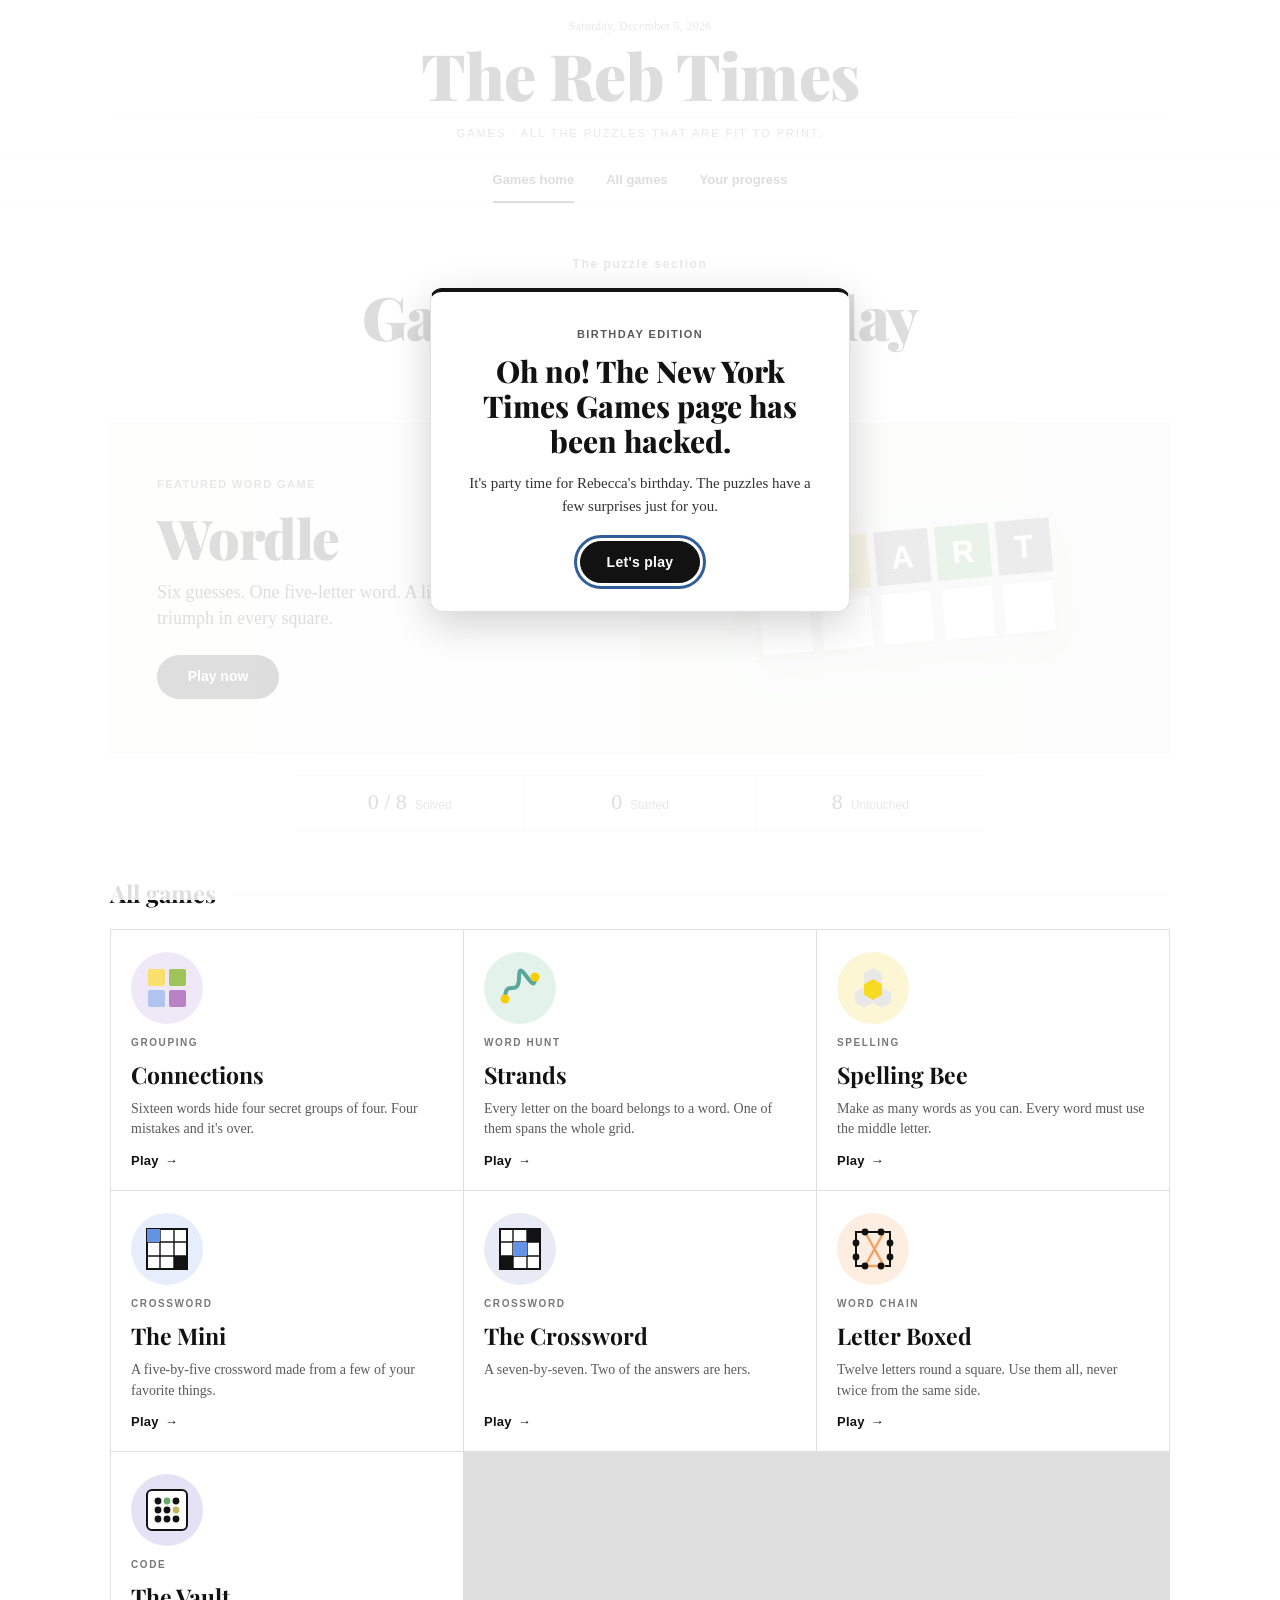
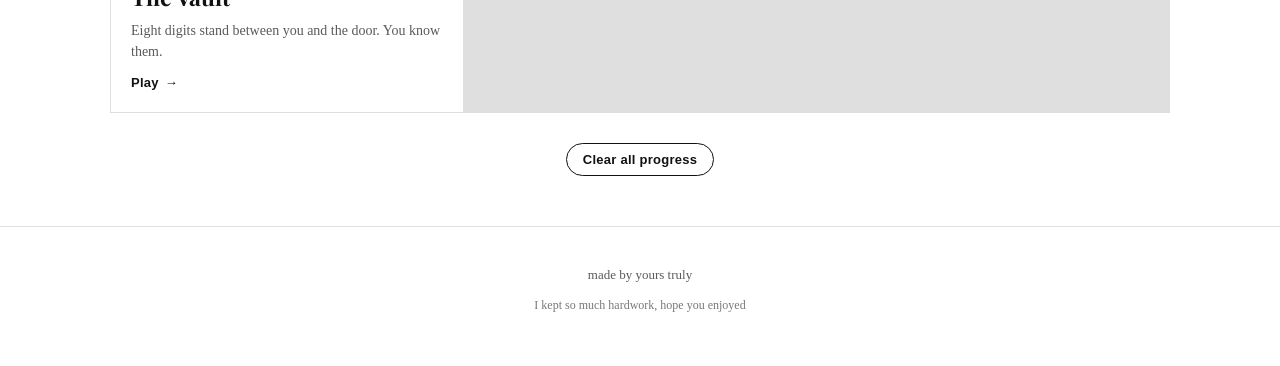
==== index.html @ 07f08562 "Initial birthday games site" ====
<!doctype html>
<html lang="en">
<head>
<meta charset="utf-8">
<meta name="viewport" content="width=device-width,initial-scale=1,viewport-fit=cover">
<title>Games | The Reb Times</title>
<link rel="icon" href="data:image/svg+xml,%3Csvg%20xmlns%3D%22http%3A%2F%2Fwww.w3.org%2F2000%2Fsvg%22%20viewBox%3D%220%200%2032%2032%22%3E%3Crect%20width%3D%2232%22%20height%3D%2232%22%20rx%3D%226%22%20fill%3D%22%23121212%22%2F%3E%3Crect%20x%3D%226%22%20y%3D%226%22%20width%3D%229%22%20height%3D%229%22%20fill%3D%22%236aaa64%22%2F%3E%3Crect%20x%3D%2217%22%20y%3D%226%22%20width%3D%229%22%20height%3D%229%22%20fill%3D%22%23f7da21%22%2F%3E%3Crect%20x%3D%226%22%20y%3D%2217%22%20width%3D%229%22%20height%3D%229%22%20fill%3D%22%23b0c4ef%22%2F%3E%3Crect%20x%3D%2217%22%20y%3D%2217%22%20width%3D%229%22%20height%3D%229%22%20fill%3D%22%23e8a0b8%22%2F%3E%3C%2Fsvg%3E">
<meta name="description" content="Ten original word and logic games, made for one very special person.">
<link rel="preconnect" href="https://fonts.googleapis.com">
<link rel="preconnect" href="https://fonts.gstatic.com" crossorigin>
<link href="https://fonts.googleapis.com/css2?family=Playfair+Display:wght@700;900&display=swap" rel="stylesheet">
<link rel="stylesheet" href="assets/css/base.css">
<style>
  .edition-nav{display:flex;align-items:center;justify-content:center;gap:32px;border-bottom:1px solid var(--rule);min-height:48px}
  .edition-nav a{font-size:13px;font-weight:700;color:var(--ink);text-decoration:none;padding:14px 0 12px;border-bottom:2px solid transparent}
  .edition-nav a:first-child{border-color:var(--ink)}
  .edition-nav a:hover{border-color:var(--ink)}
  .hero{text-align:center;padding:52px 0 32px}
  .hero-kicker{font-size:12px;font-weight:700;letter-spacing:.13em;margin:0 0 12px;color:var(--gray)}
  .hero h1{font-family:var(--serif);font-size:clamp(37px,6vw,60px);font-weight:900;margin:0;line-height:1.04;letter-spacing:-.025em}
  .hero .lede{font-size:17px;margin-top:18px;max-width:590px}
  .feature{display:grid;grid-template-columns:1fr 1fr;min-height:330px;border:1px solid var(--rule);background:#f8f7f4;text-decoration:none;color:var(--ink);overflow:hidden}
  .feature-copy{padding:42px 46px;display:flex;flex-direction:column;align-items:flex-start;justify-content:center}
  .feature-label{font-size:11px;font-weight:700;letter-spacing:.13em;text-transform:uppercase;color:var(--gray);margin:0 0 18px}
  .feature h2{font:900 clamp(35px,5vw,55px)/1 var(--serif);letter-spacing:-.02em;margin:0 0 14px}
  .feature p:not(.feature-label){font-family:var(--serif-text);font-size:18px;line-height:1.45;max-width:350px;margin:0 0 24px}
  .feature-cta{display:inline-flex;align-items:center;justify-content:center;background:var(--ink);color:#fff;border-radius:999px;padding:12px 28px;font-size:14px;font-weight:700;min-width:122px}
  .feature:hover .feature-cta{background:#393939}
  .feature-art{display:flex;justify-content:center;align-items:center;background:#e5ede3;padding:28px}
  .wordle-preview{display:grid;grid-template-columns:repeat(5,54px);gap:7px;transform:rotate(-5deg);filter:drop-shadow(0 13px 18px rgba(0,0,0,.09))}
  .preview-tile{width:54px;height:54px;display:grid;place-items:center;background:#fff;border:2px solid #d3d6da;font-size:31px;font-weight:700;line-height:1}
  .preview-tile.green{background:#6aaa64;color:#fff;border-color:#6aaa64}
  .preview-tile.gold{background:#c9b458;color:#fff;border-color:#c9b458}
  .preview-tile.gray{background:#787c7e;color:#fff;border-color:#787c7e}
  .progress-strip{display:flex;align-items:center;justify-content:center;gap:0;margin:22px auto 0;border-top:1px solid var(--rule);border-bottom:1px solid var(--rule);max-width:690px}
  .progress-cell{flex:1;text-align:center;padding:15px 12px}
  .progress-cell + .progress-cell{border-left:1px solid var(--rule)}
  .progress-cell b{display:inline;font-family:var(--serif-text);font-size:22px;font-weight:400;line-height:1}
  .progress-cell span{font-size:12px;color:var(--gray);margin-left:8px}
  .section-rule{margin-top:46px}
  .section-rule h2{font-size:24px}
  .reset-row{text-align:center;margin-top:30px}
  .birthday-modal{width:min(420px,100%);border-top:4px solid var(--ink)}
  .birthday-modal .birthday-label{font-family:var(--sans);font-size:11px;font-weight:700;letter-spacing:.13em;text-transform:uppercase;color:var(--gray);margin-bottom:12px}
  .birthday-modal h2{font-size:clamp(24px,5vw,30px);line-height:1.16;margin-bottom:14px}
  .birthday-modal .btn{margin-top:10px}
  @media(max-width:700px){
    .hero{padding:36px 0 26px}
    .feature{grid-template-columns:1fr}
    .feature-copy{padding:32px 28px;order:2}
    .feature-art{min-height:215px;order:1}
    .wordle-preview{grid-template-columns:repeat(5,39px);gap:5px}
    .preview-tile{width:39px;height:39px;font-size:24px}
  }
  @media(max-width:460px){.edition-nav{gap:22px}.progress-cell{padding:12px 4px}.progress-cell b{display:block}.progress-cell span{display:block;margin:4px 0 0;font-size:11px}}
</style>
</head>
<body>

<header class="masthead">
  <div class="masthead-inner">
    <div class="masthead-date" data-meta="date">&nbsp;</div>
    <h1 class="masthead-title"><a href="index.html" data-meta="brand">The Reb Times</a></h1>
    <div class="masthead-sub">Games &middot; <span data-meta="tagline"></span></div>
  </div>
</header>

<nav class="edition-nav" aria-label="Games navigation">
  <a href="index.html" aria-current="page">Games home</a>
  <a href="#today">All games</a>
  <a href="#progress">Your progress</a>
</nav>

<main class="wrap">

  <section class="hero">
    <p class="hero-kicker">The puzzle section</p>
    <h1>Games for your Bday</h1>
    <p class="lede">Pick a game. You might recognize a few of the answers.</p>
  </section>

  <a class="feature" href="games/fiver.html" aria-label="Play Wordle">
    <div class="feature-copy">
      <p class="feature-label">Featured word game</p>
      <h2>Wordle</h2>
      <p>Six guesses. One five-letter word. A little triumph in every square.</p>
      <span class="feature-cta">Play now</span>
    </div>
    <div class="feature-art" aria-hidden="true">
      <div class="wordle-preview">
        <span class="preview-tile gray">H</span><span class="preview-tile gold">E</span><span class="preview-tile gray">A</span><span class="preview-tile green">R</span><span class="preview-tile gray">T</span>
        <span class="preview-tile"></span><span class="preview-tile"></span><span class="preview-tile"></span><span class="preview-tile"></span><span class="preview-tile"></span>
      </div>
    </div>
  </a>

  <div class="progress-strip" id="progress" aria-label="Your puzzle progress"></div>

  <div class="section-rule" id="today"><h2>All games</h2></div>

  <nav class="card-grid" id="card-grid"></nav>

  <div class="reset-row">
    <button class="btn ghost small" id="reset-all">Clear all progress</button>
  </div>

</main>

<div class="modal-backdrop" id="modal-welcome" aria-hidden="true" role="dialog" aria-modal="true" aria-labelledby="welcome-title" aria-describedby="welcome-copy">
  <div class="modal birthday-modal">
    <p class="birthday-label">Birthday edition</p>
    <h2 id="welcome-title">Oh no! The New York Times Games page has been hacked.</h2>
    <p id="welcome-copy">It's party time for Rebecca's birthday. The puzzles have a few surprises just for you.</p>
    <button class="btn" type="button" data-close>Let's play</button>
  </div>
</div>

<footer class="footer">
  <p data-meta="footerNote">made by yours truly</p>
  <p style="font-size:12px;margin-top:6px;color:var(--gray-light)">
    I kept so much hardwork, hope you enjoyed
  </p>
</footer>

<script src="data/puzzles.js"></script>
<script src="assets/js/core.js"></script>
<script>
(function () {
  "use strict";

  /* Each card's artwork is drawn inline so the page needs no image files. */
  var ART = {
    fiver: '<svg width="46" height="46" viewBox="0 0 46 46" aria-hidden="true">' +
      '<rect x="2" y="12" width="12" height="12" rx="1.5" fill="#6aaa64"/>' +
      '<rect x="17" y="12" width="12" height="12" rx="1.5" fill="#c9b458"/>' +
      '<rect x="32" y="12" width="12" height="12" rx="1.5" fill="#d3d6da"/>' +
      '<rect x="9.5" y="27" width="12" height="12" rx="1.5" fill="#d3d6da"/>' +
      '<rect x="24.5" y="27" width="12" height="12" rx="1.5" fill="#6aaa64"/></svg>',

    quartets: '<svg width="46" height="46" viewBox="0 0 46 46" aria-hidden="true">' +
      '<rect x="4" y="4" width="17" height="17" rx="2" fill="#f9df6d"/>' +
      '<rect x="25" y="4" width="17" height="17" rx="2" fill="#a0c35a"/>' +
      '<rect x="4" y="25" width="17" height="17" rx="2" fill="#b0c4ef"/>' +
      '<rect x="25" y="25" width="17" height="17" rx="2" fill="#ba81c5"/></svg>',

    threads: '<svg width="46" height="46" viewBox="0 0 46 46" aria-hidden="true">' +
      '<path d="M8 34 C8 12, 22 34, 22 12 S38 34, 38 12" fill="none" ' +
      'stroke="#5ba89a" stroke-width="4" stroke-linecap="round"/>' +
      '<circle cx="8" cy="34" r="4.5" fill="#f8cd05"/>' +
      '<circle cx="38" cy="12" r="4.5" fill="#f8cd05"/></svg>',

    honeycomb: '<svg width="46" height="46" viewBox="0 0 46 46" aria-hidden="true">' +
      '<g fill="#e8e8e8">' +
      '<path d="M23 3l9 5.2v10.4L23 24l-9-5.4V8.2z"/>' +
      '<path d="M9 27l9 5.2v10.4L9 48l-9-5.4V32.2z" transform="translate(5,-5)"/>' +
      '<path d="M37 27l9 5.2v10.4L37 48l-9-5.4V32.2z" transform="translate(-5,-5)"/>' +
      '</g><path d="M23 14l9 5.2v10.4L23 35l-9-5.4V19.2z" fill="#f7da21"/></svg>',

    mini: '<svg width="46" height="46" viewBox="0 0 46 46" aria-hidden="true">' +
      '<rect x="3" y="3" width="40" height="40" fill="#fff" stroke="#121212" stroke-width="2"/>' +
      '<path d="M16 3v40M30 3v40M3 16h40M3 30h40" stroke="#121212" stroke-width="1.4"/>' +
      '<rect x="3" y="3" width="13" height="13" fill="#6493e6"/>' +
      '<rect x="30" y="30" width="13" height="13" fill="#121212"/></svg>',

    crossword: '<svg width="46" height="46" viewBox="0 0 46 46" aria-hidden="true">' +
      '<rect x="3" y="3" width="40" height="40" fill="#fff" stroke="#121212" stroke-width="2"/>' +
      '<path d="M16 3v40M30 3v40M3 16h40M3 30h40" stroke="#121212" stroke-width="1.4"/>' +
      '<rect x="30" y="3" width="13" height="13" fill="#121212"/>' +
      '<rect x="3" y="30" width="13" height="13" fill="#121212"/>' +
      '<rect x="16" y="16" width="14" height="14" fill="#6493e6"/></svg>',

    letterbox: '<svg width="46" height="46" viewBox="0 0 46 46" aria-hidden="true">' +
      '<rect x="6" y="6" width="34" height="34" fill="none" stroke="#121212" stroke-width="2"/>' +
      '<path d="M15 6 L34 40 L15 40 L34 6" fill="none" stroke="#f4a261" ' +
      'stroke-width="2.4" stroke-linejoin="round"/>' +
      '<g fill="#121212"><circle cx="15" cy="6" r="3.4"/><circle cx="31" cy="6" r="3.4"/>' +
      '<circle cx="40" cy="17" r="3.4"/><circle cx="40" cy="31" r="3.4"/>' +
      '<circle cx="31" cy="40" r="3.4"/><circle cx="15" cy="40" r="3.4"/>' +
      '<circle cx="6" cy="31" r="3.4"/><circle cx="6" cy="17" r="3.4"/></g></svg>',

    vault: '<svg width="46" height="46" viewBox="0 0 46 46" aria-hidden="true">' +
      '<rect x="3" y="3" width="40" height="40" rx="5" fill="#fff" stroke="#121212" stroke-width="2"/>' +
      '<circle cx="14" cy="14" r="3.4" fill="#121212"/>' +
      '<circle cx="23" cy="14" r="3.4" fill="#6aaa64"/>' +
      '<circle cx="32" cy="14" r="3.4" fill="#121212"/>' +
      '<circle cx="14" cy="23" r="3.4" fill="#121212"/>' +
      '<circle cx="23" cy="23" r="3.4" fill="#121212"/>' +
      '<circle cx="32" cy="23" r="3.4" fill="#c9b458"/>' +
      '<circle cx="14" cy="32" r="3.4" fill="#121212"/>' +
      '<circle cx="23" cy="32" r="3.4" fill="#121212"/>' +
      '<circle cx="32" cy="32" r="3.4" fill="#121212"/></svg>',

  };

  var GAMES = [
    { id: "fiver",     file: "games/fiver.html",      name: "Wordle",
      kicker: "Word game", tint: "#e7f0e6",
      desc: "Six tries to land a five-letter word. Green means right letter, right place." },
    { id: "quartets",  file: "games/quartets.html",   name: "Connections",
      kicker: "Grouping",  tint: "#efe9f7",
      desc: "Sixteen words hide four secret groups of four. Four mistakes and it's over." },
    { id: "threads",   file: "games/threads.html",    name: "Strands",
      kicker: "Word hunt", tint: "#e4f2ec",
      desc: "Every letter on the board belongs to a word. One of them spans the whole grid." },
    { id: "honeycomb", file: "games/honeycomb.html",  name: "Spelling Bee",
      kicker: "Spelling",  tint: "#fdf6d4",
      desc: "Make as many words as you can. Every word must use the middle letter." },
    { id: "mini",      file: "games/mini.html",       name: "The Mini",
      kicker: "Crossword", tint: "#e6edfb",
      desc: "A five-by-five crossword made from a few of your favorite things." },
    { id: "crossword", file: "games/crossword.html", name: "The Crossword",
      kicker: "Crossword", tint: "#e8ebf5",
      desc: "A seven-by-seven. Two of the answers are hers." },
    { id: "letterbox", file: "games/letterbox.html",  name: "Letter Boxed",
      kicker: "Word chain", tint: "#fdeee1",
      desc: "Twelve letters round a square. Use them all, never twice from the same side." },
{ id: "vault",     file: "games/vault.html",      name: "The Vault",
      kicker: "Code",      tint: "#e6e2f5",
      desc: "Eight digits stand between you and the door. You know them." },
  ];

  function stateForCard(id) {
    var st = RT.gameState(id);
    if (id === "mini" && st.sig !== RT.puzzles.mini.grid.join("|")) return { status: "new" };
    return st;
  }

  function badgeFor(id) {
    var st = stateForCard(id);
    if (st.status === "won")      return { text: "Solved", cls: "" };
    if (st.status === "lost")     return { text: "Played", cls: "is-progress" };
    if (st.status === "progress") return { text: "In progress", cls: "is-progress" };
    return null;
  }

  function renderCards() {
    var grid = document.getElementById("card-grid");
    grid.innerHTML = "";
    GAMES.filter(function (g) { return g.id !== "fiver"; }).forEach(function (g) {
      var a = RT.el("a", "card");
      a.href = g.file;

      var art = RT.el("div", "card-art");
      art.style.background = g.tint;
      art.innerHTML = ART[g.id];
      a.appendChild(art);

      a.appendChild(RT.el("div", "card-kicker", g.kicker));
      a.appendChild(RT.el("h3", "card-name", g.name));
      a.appendChild(RT.el("p", "card-desc", g.desc));
      a.appendChild(RT.el("span", "card-cta", "Play"));

      var b = badgeFor(g.id);
      if (b) {
        var badge = RT.el("span", "card-badge " + b.cls, b.text);
        a.appendChild(badge);
      }
      grid.appendChild(a);
    });
  }

  function renderStreak() {
    var solved = 0, played = 0;
    GAMES.forEach(function (g) {
      var st = stateForCard(g.id);
      if (st.status === "won") solved++;
      if (st.status !== "new") played++;
    });
    var strip = document.getElementById("progress");
    strip.innerHTML = "";
    [
      [solved + " / " + GAMES.length, "Solved"],
      [played, "Started"],
      [GAMES.length - played, "Untouched"]
    ].forEach(function (pair) {
      var c = RT.el("div", "progress-cell");
      c.appendChild(RT.el("b", null, String(pair[0])));
      c.appendChild(RT.el("span", null, pair[1]));
      strip.appendChild(c);
    });
  }

  function renderFeatured() {
    var firstWordle = RT.gameState("fiver");
    var secretUnlocked = Array.isArray(firstWordle.guesses) && firstWordle.guesses[0] === "MUTHE";
    var id = secretUnlocked ? "secret-fiver" : "fiver";
    var feature = document.querySelector(".feature");
    feature.href = secretUnlocked ? "games/fiver.html?secret=1" : "games/fiver.html";
    feature.setAttribute("aria-label", secretUnlocked ? "Play Secret Wordle" : "Play Wordle");
    feature.querySelector("h2").textContent = secretUnlocked ? "Secret Wordle" : "Wordle";
    feature.querySelector(".feature-copy p:not(.feature-label)").textContent = secretUnlocked
      ? "One more five-letter word. Six guesses to figure it out."
      : "Six guesses. One five-letter word. A little triumph in every square.";
    var badge = badgeFor(id);
    feature.querySelector(".feature-cta").textContent = badge
      ? (badge.text === "Solved" || badge.text === "Played" ? "Play again" : "Continue")
      : "Play now";
  }

  RT.ready(function () {
    renderCards();
    renderStreak();
    renderFeatured();
    var showWelcome = true;
    try {
      showWelcome = sessionStorage.getItem("reb-times-welcome-shown") !== "1";
      if (showWelcome) sessionStorage.setItem("reb-times-welcome-shown", "1");
    } catch (e) { /* Storage may be unavailable; the popup can still open. */ }
    if (showWelcome) RT.modal("welcome").open();
    document.getElementById("reset-all").addEventListener("click", function () {
      if (!confirm("Clear progress on all ten games? This can't be undone.")) return;
      RT.store.clearAll();
      renderCards();
      renderStreak();
      renderFeatured();
      RT.toast("All progress cleared");
    });
  });
})();
</script>
</body>
</html>
---- assets/css/base.css ----
/* ============================================================
   The Reb Times: Games
   Shared design system: typography, layout, controls, modals.
   ============================================================ */

:root{
  --ink:#121212;
  --ink-soft:#333;
  --gray:#5a5a5a;
  --gray-light:#787878;
  --rule:#dfdfdf;
  --rule-strong:#121212;
  --paper:#ffffff;
  --paper-tint:#f7f7f7;
  --paper-warm:#faf8f5;

  --serif:"Playfair Display",Georgia,"Times New Roman",Times,serif;
  --serif-text:Georgia,"Times New Roman",Times,serif;
  --sans:"Helvetica Neue",Helvetica,Arial,sans-serif;

  /* per-game brand colors */
  --c-wordle:#6aaa64;
  --c-connections:#b4a7d6;
  --c-strands:#aedcc7;
  --c-bee:#f7da21;
  --c-mini:#6493e6;
  --c-letterboxed:#f4a261;
  --c-sudoku:#e4a0b7;

  --tile-absent:#787c7e;
  --tile-present:#c9b458;
  --tile-correct:#6aaa64;

  --radius:6px;
  --shadow:0 1px 3px rgba(0,0,0,.12);
  --shadow-lg:0 12px 40px rgba(0,0,0,.18);
  --maxw:1100px;
}

*,*::before,*::after{box-sizing:border-box}

html{-webkit-text-size-adjust:100%}

body{
  margin:0;
  background:var(--paper);
  color:var(--ink);
  font-family:var(--sans);
  font-size:16px;
  line-height:1.4;
  -webkit-font-smoothing:antialiased;
  text-rendering:optimizeLegibility;
}

img{max-width:100%}
[hidden]{display:none !important}
button{font-family:inherit}

/* ---------- masthead ------------------------------------------------ */

.masthead{
  border-bottom:1px solid var(--rule);
  background:var(--paper);
}
.masthead-inner{
  max-width:var(--maxw);
  margin:0 auto;
  padding:18px 20px 14px;
  text-align:center;
  position:relative;
}
.masthead-date{
  font-family:var(--serif-text);
  font-size:12px;
  color:var(--gray);
  letter-spacing:.02em;
  margin-bottom:8px;
}
.masthead-title{
  font-family:var(--serif);
  font-weight:900;
  font-size:clamp(34px,7vw,64px);
  letter-spacing:-.01em;
  line-height:1;
  margin:0;
  color:var(--ink);
}
.masthead-title a{color:inherit;text-decoration:none}
.masthead-sub{
  margin-top:10px;
  padding-top:8px;
  border-top:1px solid var(--rule);
  font-family:var(--sans);
  font-size:11px;
  letter-spacing:.18em;
  text-transform:uppercase;
  color:var(--gray);
}

/* ---------- generic layout ------------------------------------------ */

.wrap{max-width:var(--maxw);margin:0 auto;padding:0 20px}
.section-rule{
  display:flex;align-items:center;gap:14px;
  margin:34px 0 18px;
}
.section-rule h2{
  font-family:var(--serif);
  font-size:20px;font-weight:700;margin:0;white-space:nowrap;
}
.section-rule::after{content:"";flex:1;height:1px;background:var(--rule)}

.lede{
  font-family:var(--serif-text);
  font-size:17px;line-height:1.5;color:var(--ink-soft);
  max-width:620px;margin:22px auto 0;text-align:center;
}

/* ---------- game cards ---------------------------------------------- */

.card-grid{
  display:grid;
  grid-template-columns:repeat(3,minmax(0,1fr));
  gap:1px;
  background:var(--rule);
  border:1px solid var(--rule);
}
.card{
  position:relative;
  display:flex;flex-direction:column;
  gap:12px;
  padding:22px 20px 20px;
  background:var(--paper);
  text-decoration:none;color:inherit;
  transition:background .15s ease;
  min-height:230px;
}
.card:hover{background:var(--paper-tint)}
.card:focus-visible{outline:3px solid var(--c-mini);outline-offset:-3px}

.card-art{
  width:72px;height:72px;
  display:grid;place-items:center;
  border-radius:50%;
  flex:none;
}
.card-art svg{display:block}

.card-kicker{
  font-size:10px;letter-spacing:.16em;text-transform:uppercase;
  color:var(--gray-light);font-weight:700;
}
.card-name{
  font-family:var(--serif);
  font-size:23px;font-weight:700;line-height:1.1;margin:0;
}
.card-desc{
  font-family:var(--serif-text);
  font-size:14px;line-height:1.45;color:var(--gray);margin:0;
  flex:1;
}
.card-cta{
  font-size:13px;font-weight:700;letter-spacing:.02em;
  display:inline-flex;align-items:center;gap:6px;
}
.card-cta::after{content:"→";transition:transform .15s ease}
.card:hover .card-cta::after{transform:translateX(3px)}

.card-badge{
  position:absolute;top:16px;right:16px;
  font-size:10px;font-weight:700;letter-spacing:.08em;text-transform:uppercase;
  padding:4px 8px;border-radius:999px;
  background:var(--ink);color:#fff;
}
.card-badge.is-progress{background:#fff;color:var(--ink);border:1px solid var(--rule)}

/* ---------- game page chrome ---------------------------------------- */

.gamebar{
  display:grid;grid-template-columns:minmax(0,1fr) auto minmax(0,1fr);
  align-items:center;
  gap:12px;
  border-bottom:1px solid var(--rule);
  padding:10px clamp(12px,2vw,40px);
  width:100%;margin:0;
}
.gamebar-left,.gamebar-right{display:flex;align-items:center;gap:6px}
.gamebar-left{justify-self:start}
.gamebar-right{justify-self:end}
.gamebar-title{
  font-family:var(--serif);
  font-size:clamp(20px,4vw,30px);font-weight:900;
  letter-spacing:.01em;margin:0;text-align:center;
  flex:1;min-width:0;
}
.backlink{
  display:inline-flex;align-items:center;gap:6px;
  font-size:13px;font-weight:600;color:var(--ink);text-decoration:none;
  padding:6px 8px;border-radius:var(--radius);
}
.backlink:hover{background:var(--paper-tint)}

.iconbtn{
  appearance:none;border:none;background:none;cursor:pointer;
  width:36px;height:36px;border-radius:50%;
  display:grid;place-items:center;color:var(--ink);
}
.iconbtn:hover{background:var(--paper-tint)}
.iconbtn svg{display:block}

.gamestage{
  max-width:620px;margin:0 auto;padding:20px 16px 28px;
  display:flex;flex-direction:column;align-items:center;gap:16px;
}
.gamestage.wide{max-width:840px}

/* ---------- buttons -------------------------------------------------- */

.btn{
  appearance:none;cursor:pointer;
  font-family:var(--sans);font-size:14px;font-weight:700;
  letter-spacing:.02em;
  padding:12px 26px;border-radius:999px;
  border:1px solid var(--ink);
  background:var(--ink);color:#fff;
  transition:opacity .15s ease,background .15s ease;
}
.btn:hover{opacity:.84}
.btn.ghost{background:transparent;color:var(--ink)}
.btn.ghost:hover{background:var(--paper-tint);opacity:1}
.btn.small{padding:8px 16px;font-size:13px}
.btn:disabled{opacity:.4;cursor:not-allowed}
button:focus-visible,a:focus-visible,[tabindex]:focus-visible{
  outline:3px solid #315d9b;outline-offset:3px;
}

/* ---------- modal ---------------------------------------------------- */

.modal-backdrop{
  position:fixed;inset:0;z-index:70;
  background:rgba(255,255,255,.86);
  display:grid;place-items:center;
  padding:20px;
  opacity:0;pointer-events:none;transition:opacity .18s ease;
}
.modal-backdrop.open{opacity:1;pointer-events:auto}
.modal{
  background:var(--paper);
  border-radius:12px;
  box-shadow:var(--shadow-lg);
  border:1px solid var(--rule);
  width:min(460px,100%);
  max-height:86vh;overflow:auto;
  padding:34px 28px 28px;
  position:relative;
  transform:translateY(10px);transition:transform .18s ease;
  text-align:center;
}
.modal-backdrop.open .modal{transform:none}
.modal h2{
  font-family:var(--serif);font-size:26px;font-weight:800;margin:0 0 10px;
}
.modal p{font-family:var(--serif-text);font-size:15px;line-height:1.5;color:var(--ink-soft);margin:0 0 14px}
.modal .close{position:absolute;top:10px;right:10px}
.modal-rules{text-align:left}
.modal-rules ul{padding-left:18px;margin:10px 0}
.modal-rules li{font-family:var(--serif-text);font-size:15px;margin-bottom:7px;line-height:1.45}
.modal hr{border:none;border-top:1px solid var(--rule);margin:18px 0}

.stats-row{display:flex;justify-content:center;gap:22px;margin:16px 0 6px}
.stat{min-width:52px}
.stat b{display:block;font-size:30px;font-weight:400;font-family:var(--serif-text);line-height:1.1}
.stat span{font-size:11px;color:var(--gray);line-height:1.2;display:block;margin-top:2px}

/* ---------- toast ---------------------------------------------------- */

.toast-layer{
  position:fixed;top:12%;left:50%;transform:translateX(-50%);
  z-index:90;display:flex;flex-direction:column;gap:8px;align-items:center;
  pointer-events:none;
}
.toast{
  background:var(--ink);color:#fff;
  font-size:14px;font-weight:600;
  padding:11px 18px;border-radius:5px;
  box-shadow:var(--shadow);
  animation:toastIn .12s ease;
}
@keyframes toastIn{from{opacity:0;transform:translateY(-6px)}to{opacity:1;transform:none}}
.toast.fade{opacity:0;transition:opacity .28s ease}

/* ---------- shared on-screen keyboard -------------------------------- */

.keyboard{width:100%;max-width:500px;margin:0 auto;user-select:none}
.kb-row{display:flex;justify-content:center;gap:6px;margin-bottom:8px;touch-action:manipulation}
.key{
  flex:1;
  min-width:0;height:58px;
  border:none;border-radius:4px;
  background:#d3d6da;color:var(--ink);
  font-family:var(--sans);font-size:13px;font-weight:700;
  text-transform:uppercase;cursor:pointer;
  display:grid;place-items:center;
  transition:background .12s ease,color .12s ease;
}
.key:hover{filter:brightness(.95)}
.key.wide{flex:1.6;font-size:11px}
.key.spacer{flex:.5;background:none;cursor:default;pointer-events:none}
.key[data-state="absent"]{background:var(--tile-absent);color:#fff}
.key[data-state="present"]{background:var(--tile-present);color:#fff}
.key[data-state="correct"]{background:var(--tile-correct);color:#fff}
.key svg{pointer-events:none}

/* ---------- misc ----------------------------------------------------- */

.footer{
  border-top:1px solid var(--rule);
  margin-top:50px;padding:26px 20px 40px;
  text-align:center;
  font-family:var(--serif-text);font-size:13px;color:var(--gray);
}
.footer a{color:var(--gray)}

.visually-hidden{
  position:absolute;width:1px;height:1px;overflow:hidden;
  clip:rect(0 0 0 0);white-space:nowrap;
}

.shake{animation:shake .5s}
@keyframes shake{
  10%,90%{transform:translateX(-1px)}
  20%,80%{transform:translateX(2px)}
  30%,50%,70%{transform:translateX(-4px)}
  40%,60%{transform:translateX(4px)}
}
.pop{animation:pop .1s ease-in-out}
@keyframes pop{from{transform:scale(.9)}40%{transform:scale(1.1)}to{transform:scale(1)}}
.bounce{animation:bounce .5s ease}
@keyframes bounce{
  0%,20%{transform:translateY(0)}
  40%{transform:translateY(-26px)}
  50%{transform:translateY(4px)}
  60%{transform:translateY(-12px)}
  80%{transform:translateY(2px)}
  100%{transform:translateY(0)}
}

@media (max-width:560px){
  .gamebar{display:flex;justify-content:space-between;gap:6px}
  .gamebar-right{gap:2px}
  .backlink{padding-inline:4px}
  .key{height:50px;font-size:12px}
  .gamestage{padding:12px 10px 22px}
  .card{min-height:200px;padding:18px 16px}
}
@media (max-width:850px){.card-grid{grid-template-columns:repeat(2,minmax(0,1fr))}}
@media (max-width:560px){.card-grid{grid-template-columns:1fr}}
@media (prefers-reduced-motion:reduce){
  *,*::before,*::after{animation-duration:.01ms !important;transition-duration:.01ms !important;scroll-behavior:auto !important}
}
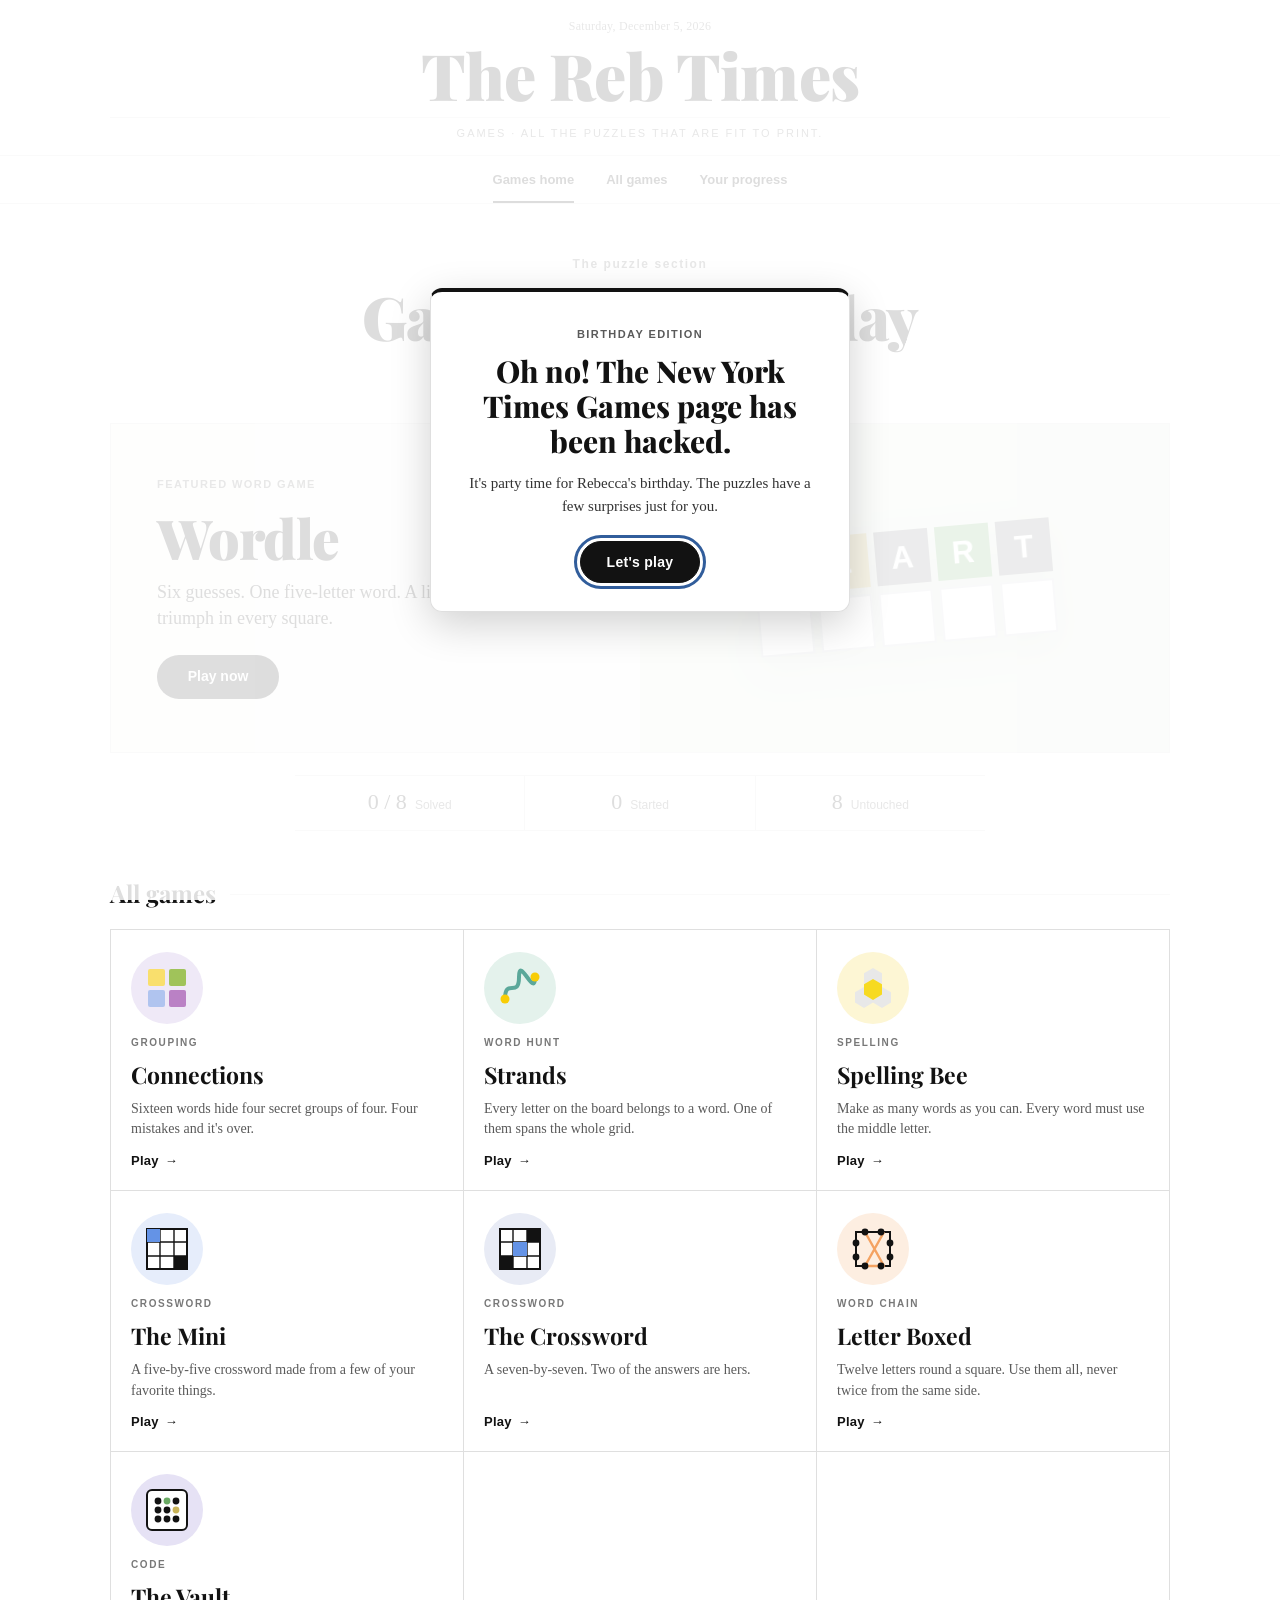
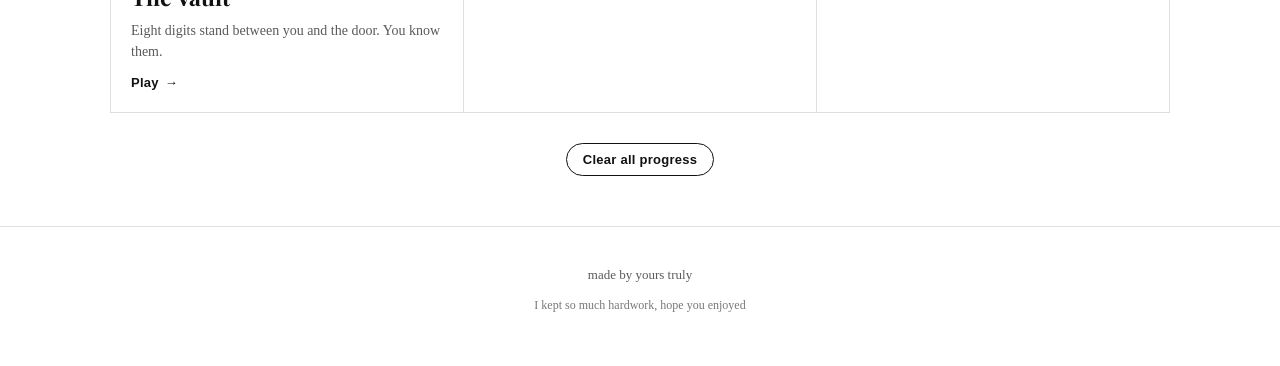
==== commit 115a8a6f: "Restore game grid lines with white empty cells" ====
--- a/index.html
+++ b/index.html
@@ -257,6 +257,11 @@
       }
       grid.appendChild(a);
     });
+    for (var i = 0; i < 2; i++) {
+      var emptyCell = RT.el("div", "card-placeholder");
+      emptyCell.setAttribute("aria-hidden", "true");
+      grid.appendChild(emptyCell);
+    }
   }
 
   function renderStreak() {
--- a/assets/css/base.css
+++ b/assets/css/base.css
@@ -125,6 +125,7 @@
   background:var(--rule);
   border:1px solid var(--rule);
 }
+.card-placeholder{background:var(--paper)}
 .card{
   position:relative;
   display:flex;flex-direction:column;
@@ -353,8 +354,14 @@
   .gamestage{padding:12px 10px 22px}
   .card{min-height:200px;padding:18px 16px}
 }
-@media (max-width:850px){.card-grid{grid-template-columns:repeat(2,minmax(0,1fr))}}
-@media (max-width:560px){.card-grid{grid-template-columns:1fr}}
+@media (max-width:850px){
+  .card-grid{grid-template-columns:repeat(2,minmax(0,1fr))}
+  .card-placeholder:last-child{display:none}
+}
+@media (max-width:560px){
+  .card-grid{grid-template-columns:1fr}
+  .card-placeholder{display:none}
+}
 @media (prefers-reduced-motion:reduce){
   *,*::before,*::after{animation-duration:.01ms !important;transition-duration:.01ms !important;scroll-behavior:auto !important}
 }
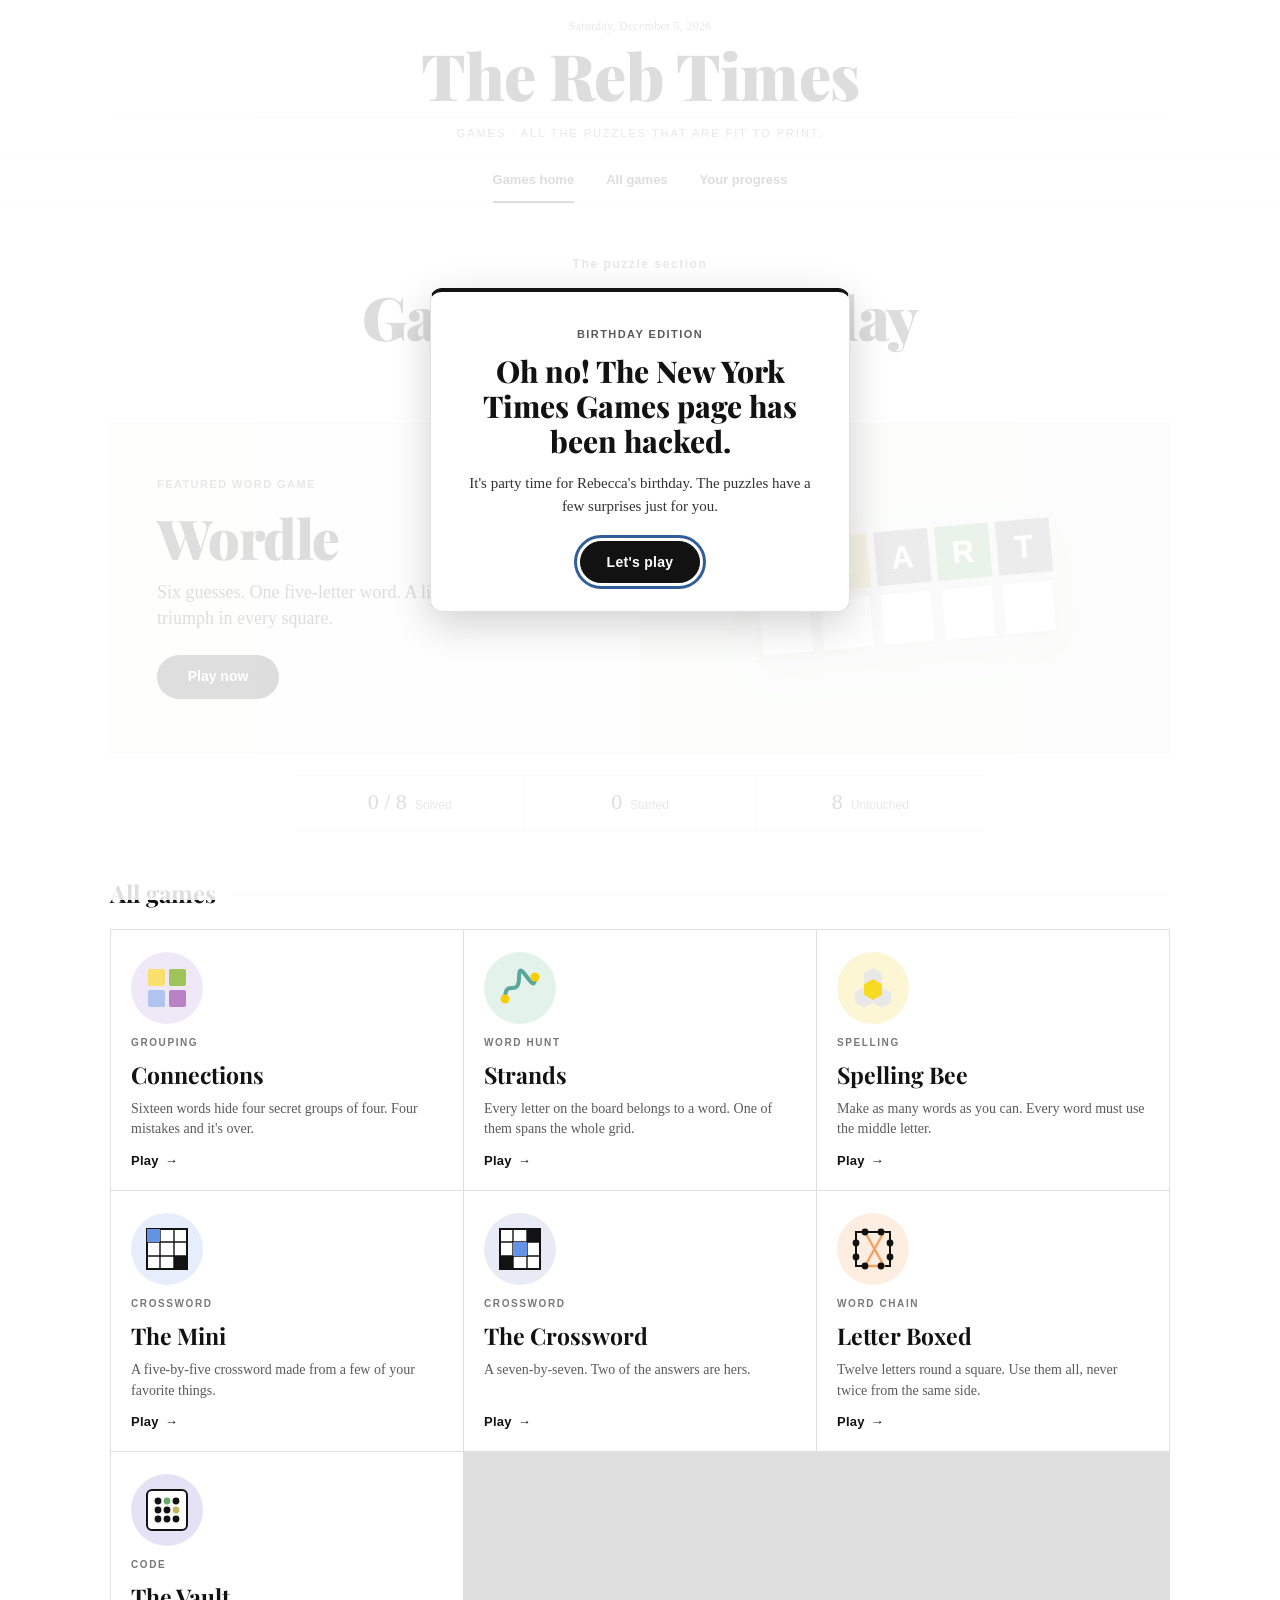
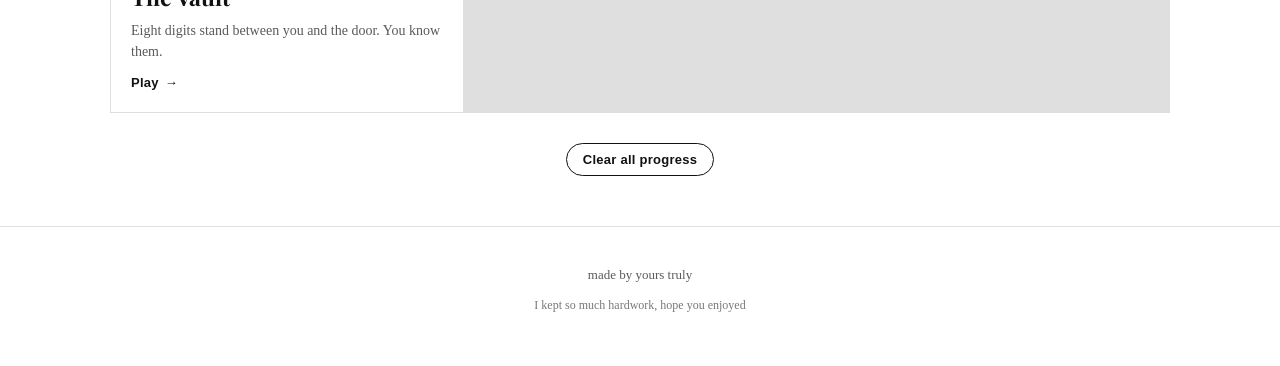
==== commit a9244669: "Revert dashboard grid background changes" ====
--- a/index.html
+++ b/index.html
@@ -257,11 +257,6 @@
       }
       grid.appendChild(a);
     });
-    for (var i = 0; i < 2; i++) {
-      var emptyCell = RT.el("div", "card-placeholder");
-      emptyCell.setAttribute("aria-hidden", "true");
-      grid.appendChild(emptyCell);
-    }
   }
 
   function renderStreak() {
--- a/assets/css/base.css
+++ b/assets/css/base.css
@@ -125,7 +125,6 @@
   background:var(--rule);
   border:1px solid var(--rule);
 }
-.card-placeholder{background:var(--paper)}
 .card{
   position:relative;
   display:flex;flex-direction:column;
@@ -354,14 +353,8 @@
   .gamestage{padding:12px 10px 22px}
   .card{min-height:200px;padding:18px 16px}
 }
-@media (max-width:850px){
-  .card-grid{grid-template-columns:repeat(2,minmax(0,1fr))}
-  .card-placeholder:last-child{display:none}
-}
-@media (max-width:560px){
-  .card-grid{grid-template-columns:1fr}
-  .card-placeholder{display:none}
-}
+@media (max-width:850px){.card-grid{grid-template-columns:repeat(2,minmax(0,1fr))}}
+@media (max-width:560px){.card-grid{grid-template-columns:1fr}}
 @media (prefers-reduced-motion:reduce){
   *,*::before,*::after{animation-duration:.01ms !important;transition-duration:.01ms !important;scroll-behavior:auto !important}
 }
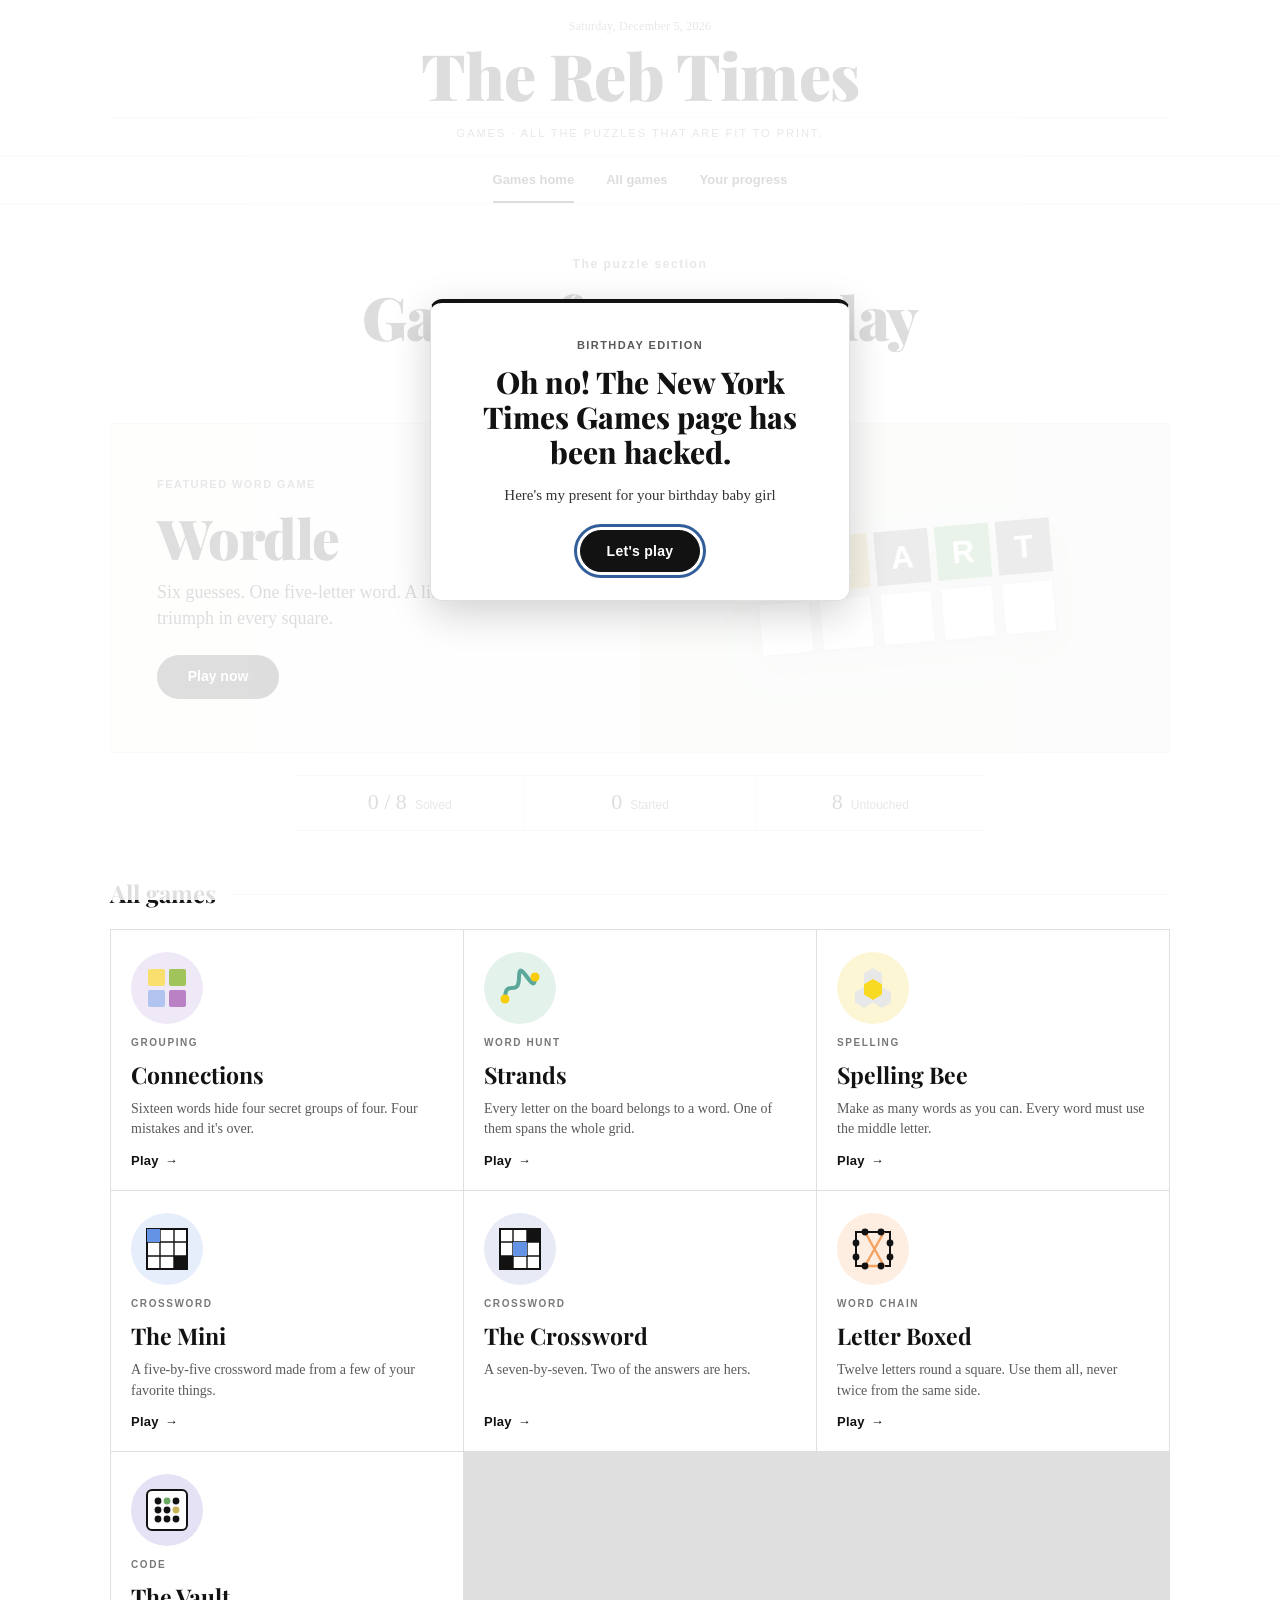
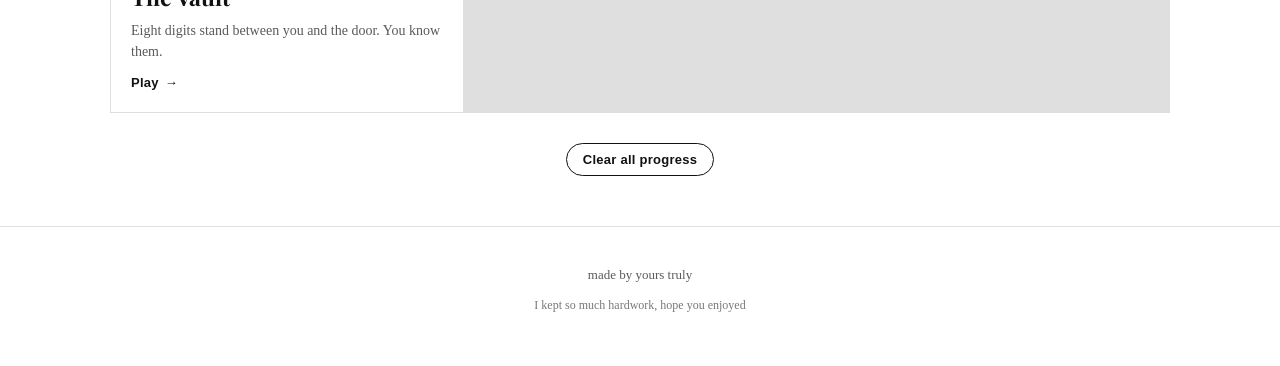
==== commit cf60d58c: "Update birthday welcome message" ====
--- a/index.html
+++ b/index.html
@@ -110,7 +110,7 @@
   <div class="modal birthday-modal">
     <p class="birthday-label">Birthday edition</p>
     <h2 id="welcome-title">Oh no! The New York Times Games page has been hacked.</h2>
-    <p id="welcome-copy">It's party time for Rebecca's birthday. The puzzles have a few surprises just for you.</p>
+    <p id="welcome-copy">Here's my present for your birthday baby girl</p>
     <button class="btn" type="button" data-close>Let's play</button>
   </div>
 </div>
